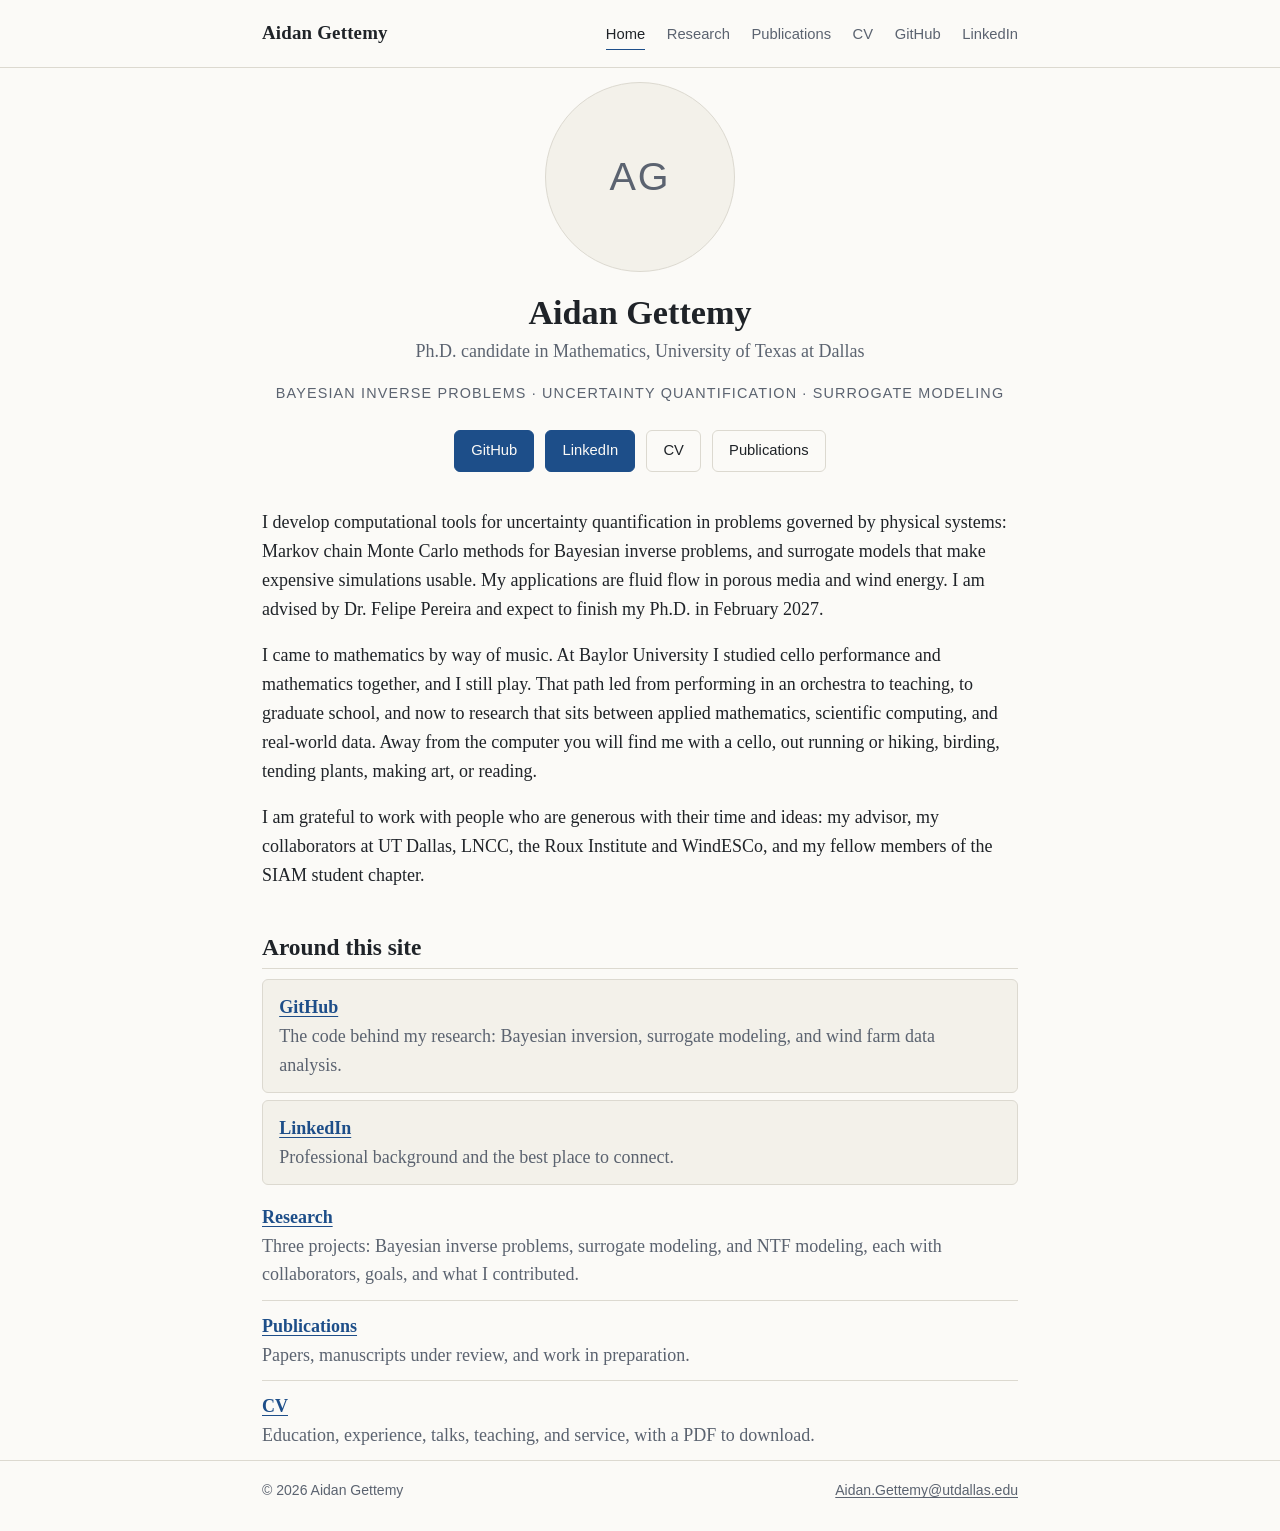
==== index.html @ b7638c1b "Initial version of personal website" ====
﻿<!doctype html>
<html lang="en">
<head>
  <meta charset="utf-8">
  <meta name="viewport" content="width=device-width, initial-scale=1">
  <title>Aidan Gettemy | Mathematics</title>
  <meta name="description" content="Aidan Gettemy, Ph.D. candidate in Mathematics at UT Dallas. Bayesian inverse problems, uncertainty quantification, and surrogate modeling for subsurface flow and wind energy.">
  <link rel="stylesheet" href="css/style.css">
</head>
<body>

<header class="site-header">
  <div class="wrap">
    <a class="site-name" href="index.html">Aidan Gettemy</a>
    <nav aria-label="Main">
      <a href="index.html" aria-current="page">Home</a>
      <a href="research.html">Research</a>
      <a href="publications.html">Publications</a>
      <a href="cv.html">CV</a>
      <a href="https://github.com/Aidan-Gettemy">GitHub</a>
      <a href="https://www.linkedin.com/in/aidan-gettemy/">LinkedIn</a>
    </nav>
  </div>
</header>

<main class="wrap">

  <section class="hero">
    <!-- Put your photo at assets/headshot.jpg (square crop, ~600x600 px). Until then, initials show. -->
    <img class="portrait" src="assets/headshot.jpg" alt="Photo of Aidan Gettemy"
         onerror="this.outerHTML='<div class=&quot;portrait-fallback&quot; aria-hidden=&quot;true&quot;>AG</div>'">
    <h1>Aidan Gettemy</h1>
    <p class="role">Ph.D. candidate in Mathematics, University of Texas at Dallas</p>
    <p class="keywords">Bayesian inverse problems · Uncertainty quantification · Surrogate modeling</p>
    <div class="btn-row">
      <a class="btn primary" href="https://github.com/Aidan-Gettemy">GitHub</a>
      <a class="btn primary" href="https://www.linkedin.com/in/aidan-gettemy/">LinkedIn</a>
      <a class="btn" href="cv.html">CV</a>
      <a class="btn" href="publications.html">Publications</a>
    </div>
  </section>

  <section>
    <p>
      I develop computational tools for uncertainty quantification in problems governed by physical systems:
      Markov chain Monte Carlo methods for Bayesian inverse problems, and surrogate models that make expensive
      simulations usable. My applications are fluid flow in porous media and wind energy. I am advised by
      Dr. Felipe Pereira and expect to finish my Ph.D. in February 2027.
    </p>
    <p>
      I came to mathematics by way of music. At Baylor University I studied cello performance and mathematics
      together, and I still play. That path led from performing in an orchestra to teaching, to graduate school,
      and now to research that sits between applied mathematics, scientific computing, and real-world data.
      Away from the computer you will find me with a cello, out running or hiking, birding, tending plants,
      making art, or reading.
    </p>
    <p>
      I am grateful to work with people who are generous with their time and ideas: my advisor, my collaborators
      at UT Dallas, LNCC, the Roux Institute and WindESCo, and my fellow members of the SIAM student chapter.
    </p>
  </section>

  <section>
    <h2>Around this site</h2>
    <ul class="sitemap">
      <li class="highlight">
        <strong><a href="https://github.com/Aidan-Gettemy">GitHub</a></strong><br>
        <span>The code behind my research: Bayesian inversion, surrogate modeling, and wind farm data analysis.</span>
      </li>
      <li class="highlight">
        <strong><a href="https://www.linkedin.com/in/aidan-gettemy/">LinkedIn</a></strong><br>
        <span>Professional background and the best place to connect.</span>
      </li>
      <li>
        <strong><a href="research.html">Research</a></strong><br>
        <span>Three projects: Bayesian inverse problems, surrogate modeling, and NTF modeling, each with collaborators, goals, and what I contributed.</span>
      </li>
      <li>
        <strong><a href="publications.html">Publications</a></strong><br>
        <span>Papers, manuscripts under review, and work in preparation.</span>
      </li>
      <li>
        <strong><a href="cv.html">CV</a></strong><br>
        <span>Education, experience, talks, teaching, and service, with a PDF to download.</span>
      </li>
    </ul>
  </section>

</main>

<footer>
  <div class="wrap">
    <span>&copy; 2026 Aidan Gettemy</span>
    <span><a href="mailto:Aidan.Gettemy@utdallas.edu">Aidan.Gettemy@utdallas.edu</a></span>
  </div>
</footer>

</body>
</html>
---- css/style.css ----
:root {
  --bg: #fbfaf7;
  --text: #1f2328;
  --muted: #5b6370;
  --rule: #dcd9d0;
  --accent: #1d4e89;
  --accent-hover: #0f3358;
  --card: #f3f1ea;
  --serif: "Iowan Old Style", "Palatino Linotype", Palatino, "Source Serif 4", Georgia, serif;
  --sans: -apple-system, BlinkMacSystemFont, "Segoe UI", Inter, Roboto, Helvetica, Arial, sans-serif;
}

@media (prefers-color-scheme: dark) {
  :root {
    --bg: #15171a;
    --text: #e6e4de;
    --muted: #9aa1ad;
    --rule: #2e3238;
    --accent: #7fb0e8;
    --accent-hover: #a9cbf2;
    --card: #1d2024;
  }
}

* { box-sizing: border-box; }

html { font-size: 18px; }

body {
  margin: 0;
  background: var(--bg);
  color: var(--text);
  font-family: var(--serif);
  line-height: 1.6;
}

a { color: var(--accent); text-decoration: underline; text-underline-offset: 0.15em; text-decoration-thickness: 0.06em; }
a:hover { color: var(--accent-hover); }

.wrap { max-width: 44rem; margin: 0 auto; padding: 0 1rem; }

/* Header / nav */
.site-header { border-bottom: 1px solid var(--rule); }
.site-header .wrap {
  display: flex; flex-wrap: wrap; align-items: baseline;
  justify-content: space-between; gap: 0.5rem 1.5rem; padding-top: 1rem; padding-bottom: 0.9rem;
}
.site-name { font-size: 1.05rem; font-weight: 600; color: var(--text); text-decoration: none; letter-spacing: 0.01em; }
.site-name:hover { color: var(--text); }
nav { font-family: var(--sans); font-size: 0.82rem; display: flex; flex-wrap: wrap; gap: 0.25rem 1.2rem; }
nav a { color: var(--muted); text-decoration: none; padding: 0.15rem 0; border-bottom: 1.5px solid transparent; }
nav a:hover { color: var(--text); }
nav a[aria-current="page"] { color: var(--text); border-bottom-color: var(--accent); }

main { padding: 2.2rem 0 3rem; }

h1, h2, h3 { line-height: 1.25; font-weight: 600; }
h1 { font-size: 1.9rem; margin: 0 0 0.3rem; }
h2 { font-size: 1.3rem; margin: 2.4rem 0 0.6rem; padding-bottom: 0.3rem; border-bottom: 1px solid var(--rule); }
h3 { font-size: 1.05rem; margin: 1.6rem 0 0.2rem; }
p { margin: 0 0 1rem; }
.lede { color: var(--muted); font-size: 1.05rem; margin-bottom: 1.6rem; }
.small { font-size: 0.85rem; color: var(--muted); }

/* Landing */
.hero { text-align: center; margin: 0.8rem 0 2rem; }
.portrait {
  width: 190px; height: 190px; border-radius: 50%; object-fit: cover;
  border: 1px solid var(--rule); background: var(--card);
  display: block; margin: 0 auto 1.1rem;
}
.portrait-fallback {
  width: 190px; height: 190px; border-radius: 50%;
  border: 1px solid var(--rule); background: var(--card); color: var(--muted);
  display: flex; align-items: center; justify-content: center;
  font-family: var(--sans); font-size: 2.2rem; letter-spacing: 0.05em; margin: 0 auto 1.1rem;
}
.hero h1 { margin-bottom: 0.15rem; }
.hero .role { color: var(--muted); margin: 0; }
.hero .keywords { font-family: var(--sans); font-size: 0.8rem; letter-spacing: 0.08em; text-transform: uppercase; color: var(--muted); margin: 0.9rem 0 0; }

.btn-row { display: flex; flex-wrap: wrap; gap: 0.6rem; margin: 1.4rem 0 0.4rem; justify-content: center; }
.btn {
  font-family: var(--sans); font-size: 0.82rem; text-decoration: none;
  border: 1px solid var(--rule); border-radius: 6px; padding: 0.45rem 0.9rem;
  color: var(--text); background: transparent;
}
.btn:hover { border-color: var(--accent); color: var(--accent); }
.btn.primary { background: var(--accent); border-color: var(--accent); color: var(--bg); }
.btn.primary:hover { background: var(--accent-hover); border-color: var(--accent-hover); color: var(--bg); }

.sitemap { list-style: none; padding: 0; margin: 0; }
.sitemap li { padding: 0.6rem 0; border-bottom: 1px solid var(--rule); }
.sitemap li:last-child { border-bottom: none; }
.sitemap strong { font-weight: 600; }
.sitemap span { color: var(--muted); }
.sitemap .highlight { background: var(--card); border: 1px solid var(--rule); border-radius: 6px; padding: 0.7rem 0.9rem; margin: 0.4rem 0; }

/* Research */
.project { margin-bottom: 2.2rem; }
.project h2 { margin-top: 2.2rem; }
.meta { font-family: var(--sans); font-size: 0.78rem; color: var(--muted); letter-spacing: 0.02em; margin: -0.2rem 0 0.8rem; }
.links { font-family: var(--sans); font-size: 0.85rem; display: flex; flex-wrap: wrap; gap: 0.4rem 1.2rem; margin: 0.4rem 0 0; padding: 0; list-style: none; }
.todo-link::after { content: " (add link)"; color: var(--muted); font-size: 0.75rem; }

/* Publications */
.pubs { list-style: none; padding: 0; margin: 0; }
.pubs li { padding: 0.55rem 0 0.55rem 0; }
.pubs .status { font-family: var(--sans); font-size: 0.72rem; text-transform: uppercase; letter-spacing: 0.07em; color: var(--muted); }
.pubs .me { font-weight: 600; }

/* CV */
.cv-top { display: flex; flex-wrap: wrap; justify-content: space-between; align-items: baseline; gap: 0.6rem; }
.cv-contact { font-family: var(--sans); font-size: 0.85rem; color: var(--muted); margin-bottom: 0.5rem; }
.entry { margin: 0 0 1.05rem; }
.entry-head { display: flex; justify-content: space-between; gap: 1rem; align-items: baseline; }
.entry-head .what { font-weight: 600; }
.entry-head .when { font-family: var(--sans); font-size: 0.78rem; color: var(--muted); white-space: nowrap; }
.entry .where { color: var(--muted); font-size: 0.95rem; }
.entry ul { margin: 0.3rem 0 0; padding-left: 1.2rem; }
.entry li { margin-bottom: 0.25rem; font-size: 0.97rem; }
.skills dt { font-family: var(--sans); font-size: 0.78rem; text-transform: uppercase; letter-spacing: 0.06em; color: var(--muted); margin-top: 0.7rem; }
.skills dd { margin: 0.1rem 0 0; }
.talk { margin-bottom: 0.7rem; font-size: 0.97rem; }
.talk .when { font-family: var(--sans); font-size: 0.78rem; color: var(--muted); display: block; }
.updated { font-family: var(--sans); font-size: 0.75rem; color: var(--muted); margin-top: 2.2rem; }

/* Footer */
footer { border-top: 1px solid var(--rule); font-family: var(--sans); font-size: 0.78rem; color: var(--muted); }
footer .wrap { padding-top: 1rem; padding-bottom: 1.6rem; display: flex; flex-wrap: wrap; justify-content: space-between; gap: 0.5rem 1.5rem; }
footer a { color: var(--muted); }

@media (max-width: 560px) {
  html { font-size: 17px; }
  .entry-head { flex-direction: column; gap: 0; }
  .entry-head .when { white-space: normal; }
}

@media print {
  nav, footer, .btn-row { display: none; }
  body { background: #fff; color: #000; }
}
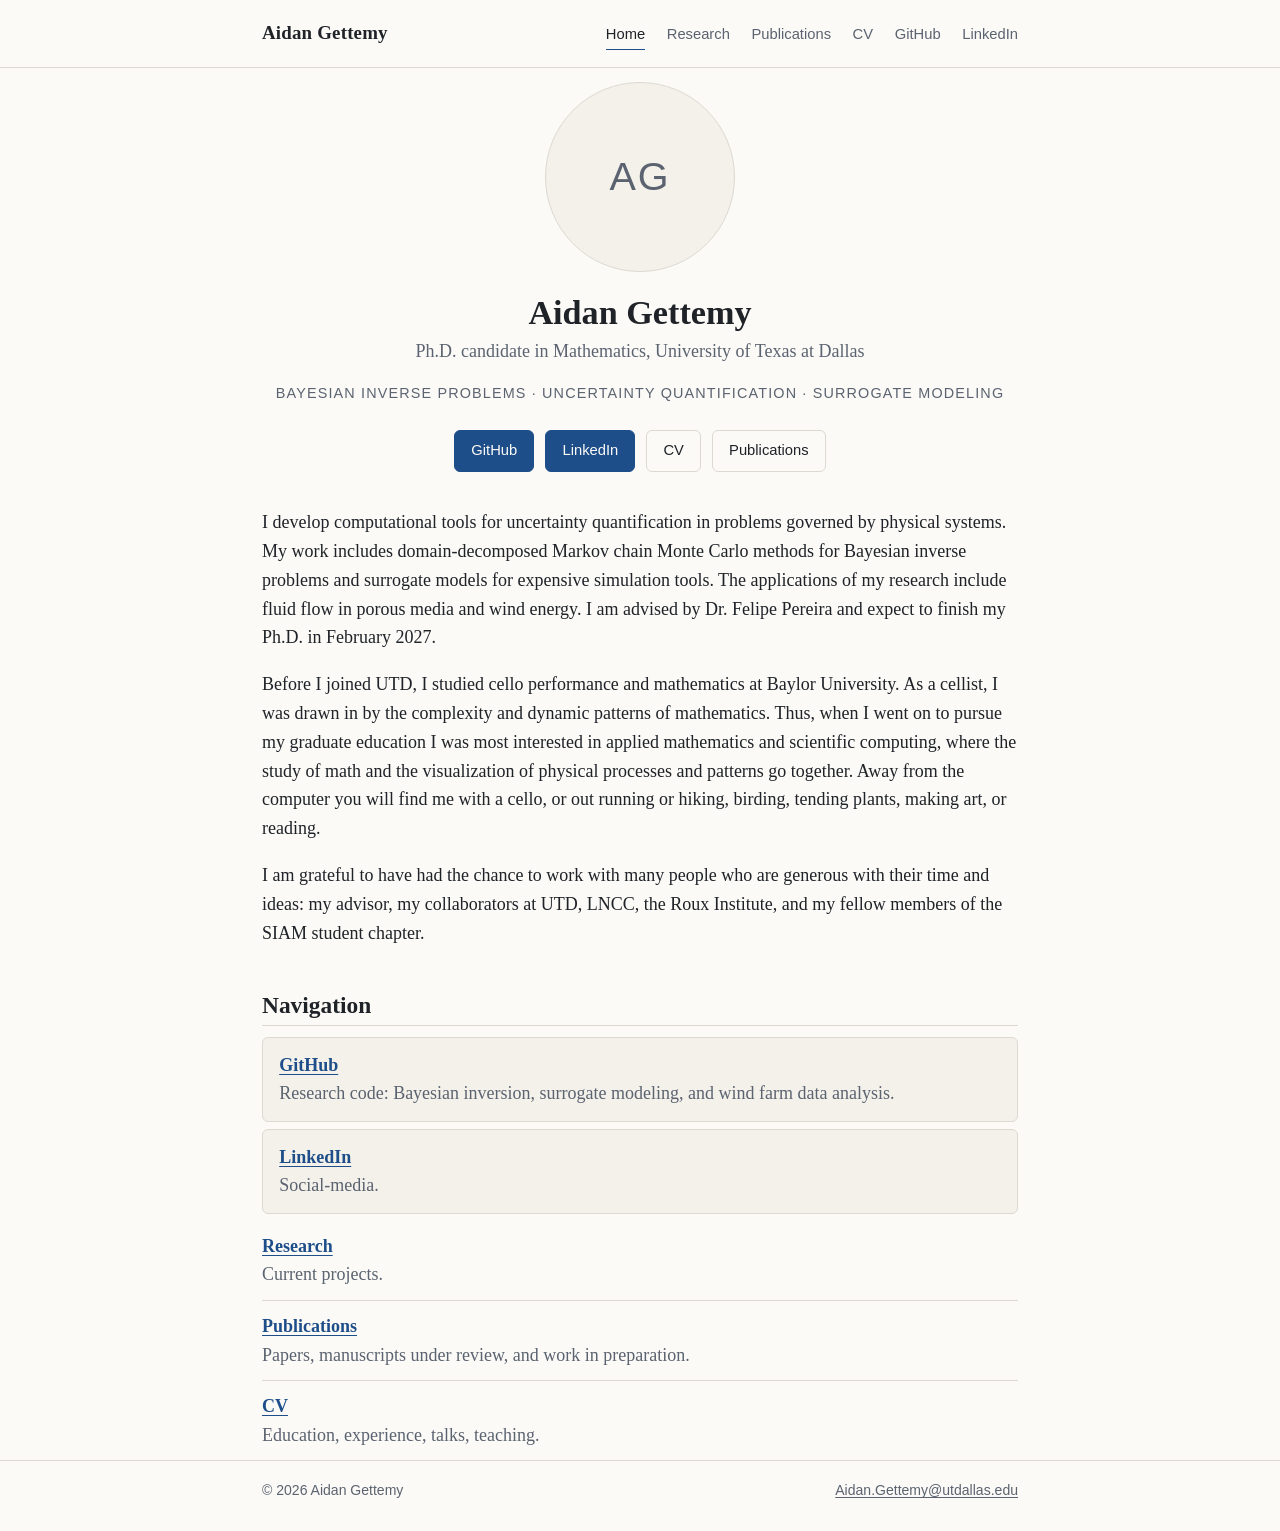
==== commit f946c52d: "Checking First Draft of Website. Added photo, checked links and project descriptions" ====
--- a/index.html
+++ b/index.html
@@ -42,38 +42,38 @@
 
   <section>
     <p>
-      I develop computational tools for uncertainty quantification in problems governed by physical systems:
-      Markov chain Monte Carlo methods for Bayesian inverse problems, and surrogate models that make expensive
-      simulations usable. My applications are fluid flow in porous media and wind energy. I am advised by
+      I develop computational tools for uncertainty quantification in problems governed by physical systems. My work includes
+      domain-decomposed Markov chain Monte Carlo methods for Bayesian inverse problems and surrogate models for expensive
+      simulation tools. The applications of my research include fluid flow in porous media and wind energy. I am advised by
       Dr. Felipe Pereira and expect to finish my Ph.D. in February 2027.
     </p>
     <p>
-      I came to mathematics by way of music. At Baylor University I studied cello performance and mathematics
-      together, and I still play. That path led from performing in an orchestra to teaching, to graduate school,
-      and now to research that sits between applied mathematics, scientific computing, and real-world data.
-      Away from the computer you will find me with a cello, out running or hiking, birding, tending plants,
+      Before I joined UTD, I studied cello performance and mathematics at Baylor University. As a cellist, I was drawn in by the complexity 
+      and dynamic patterns of mathematics. Thus, when I went on to pursue my graduate education I was most interested in applied mathematics and 
+      scientific computing, where the study of math and the visualization of physical processes and patterns go together. 
+      Away from the computer you will find me with a cello, or out running or hiking, birding, tending plants,
       making art, or reading.
     </p>
     <p>
-      I am grateful to work with people who are generous with their time and ideas: my advisor, my collaborators
-      at UT Dallas, LNCC, the Roux Institute and WindESCo, and my fellow members of the SIAM student chapter.
+      I am grateful to have had the chance to work with many people who are generous with their time and ideas: my advisor, my collaborators
+      at UTD, LNCC, the Roux Institute, and my fellow members of the SIAM student chapter.
     </p>
   </section>
 
   <section>
-    <h2>Around this site</h2>
+    <h2>Navigation</h2>
     <ul class="sitemap">
       <li class="highlight">
         <strong><a href="https://github.com/Aidan-Gettemy">GitHub</a></strong><br>
-        <span>The code behind my research: Bayesian inversion, surrogate modeling, and wind farm data analysis.</span>
+        <span>Research code: Bayesian inversion, surrogate modeling, and wind farm data analysis.</span>
       </li>
       <li class="highlight">
         <strong><a href="https://www.linkedin.com/in/aidan-gettemy/">LinkedIn</a></strong><br>
-        <span>Professional background and the best place to connect.</span>
+        <span>Social-media.</span>
       </li>
       <li>
         <strong><a href="research.html">Research</a></strong><br>
-        <span>Three projects: Bayesian inverse problems, surrogate modeling, and NTF modeling, each with collaborators, goals, and what I contributed.</span>
+        <span>Current projects.</span>
       </li>
       <li>
         <strong><a href="publications.html">Publications</a></strong><br>
@@ -81,7 +81,7 @@
       </li>
       <li>
         <strong><a href="cv.html">CV</a></strong><br>
-        <span>Education, experience, talks, teaching, and service, with a PDF to download.</span>
+        <span>Education, experience, talks, teaching.</span>
       </li>
     </ul>
   </section>
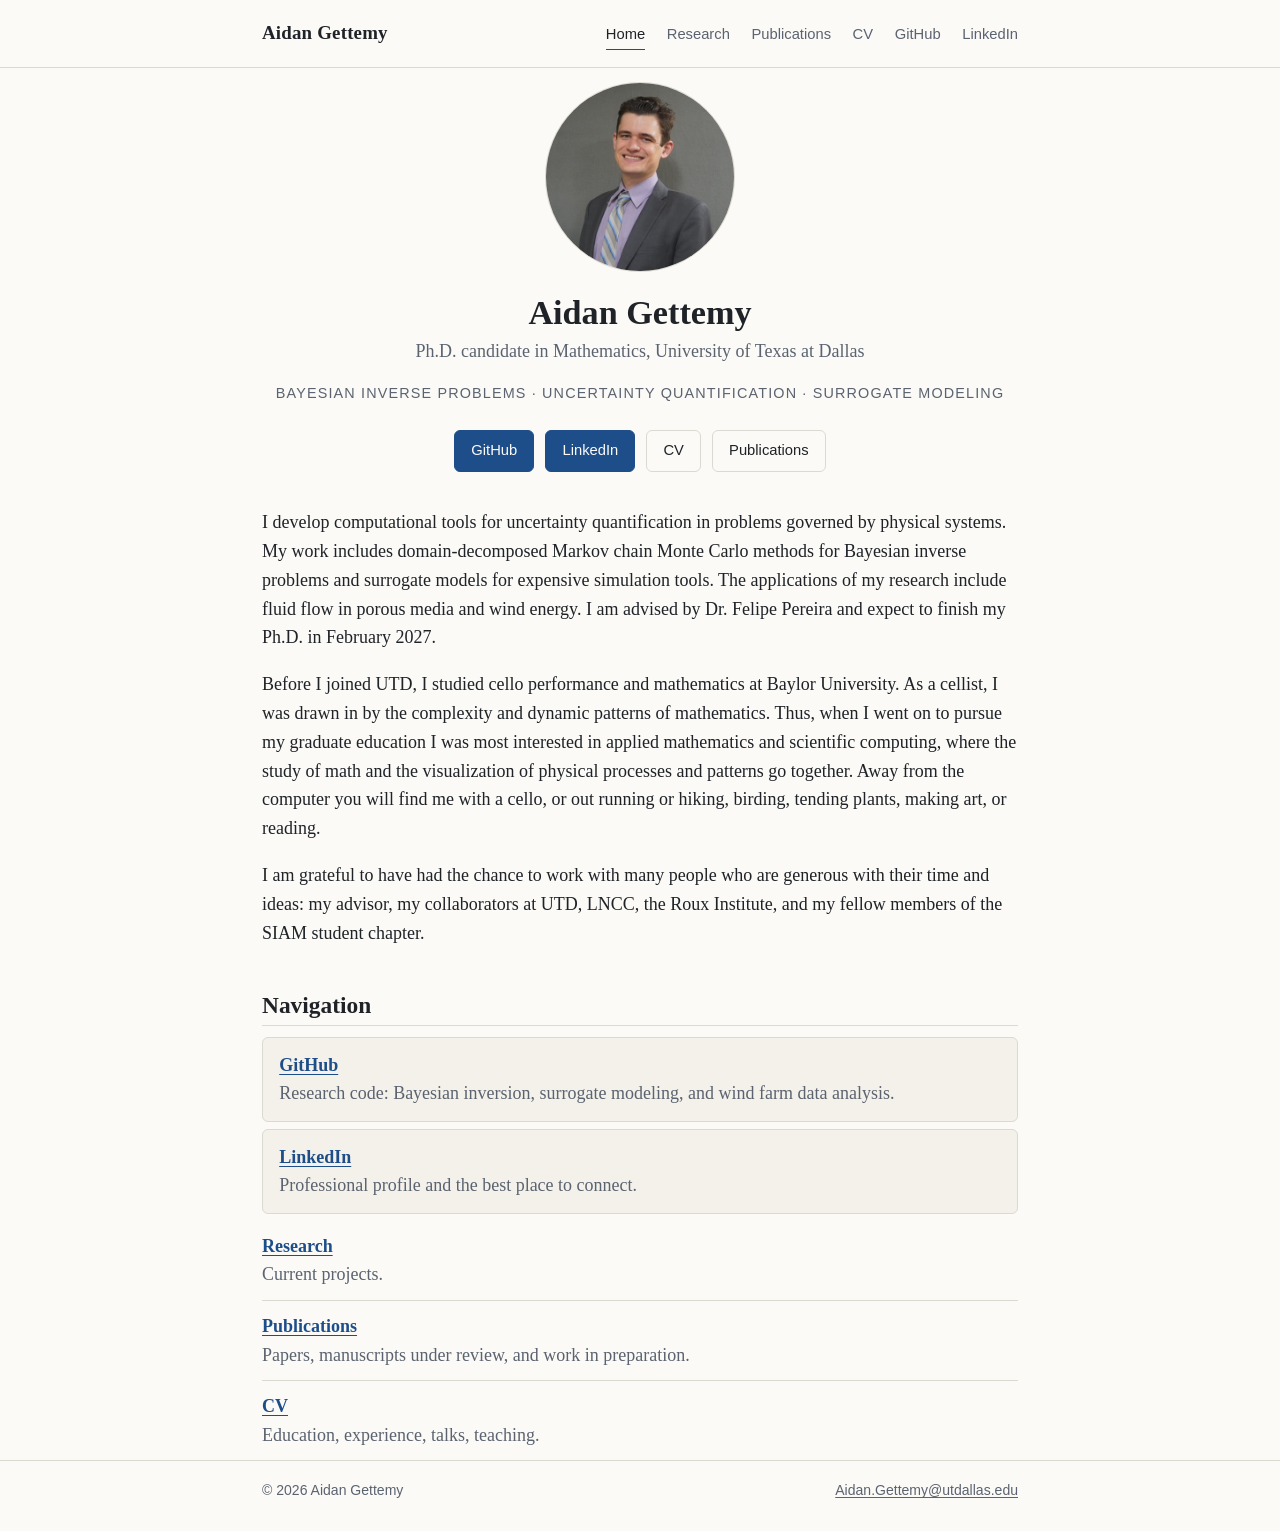
==== commit d817457f: "Polish Research page, fix typos, make photo load on GitHub Pages - Rename assets/headshot.JPG to hea" ====
--- a/index.html
+++ b/index.html
@@ -69,7 +69,7 @@
       </li>
       <li class="highlight">
         <strong><a href="https://www.linkedin.com/in/aidan-gettemy/">LinkedIn</a></strong><br>
-        <span>Social-media.</span>
+        <span>Professional profile and the best place to connect.</span>
       </li>
       <li>
         <strong><a href="research.html">Research</a></strong><br>
--- a/css/style.css
+++ b/css/style.css
@@ -102,6 +102,7 @@
 .meta { font-family: var(--sans); font-size: 0.78rem; color: var(--muted); letter-spacing: 0.02em; margin: -0.2rem 0 0.8rem; }
 .links { font-family: var(--sans); font-size: 0.85rem; display: flex; flex-wrap: wrap; gap: 0.4rem 1.2rem; margin: 0.4rem 0 0; padding: 0; list-style: none; }
 .todo-link::after { content: " (add link)"; color: var(--muted); font-size: 0.75rem; }
+code { font-family: ui-monospace, SFMono-Regular, Menlo, Consolas, "Liberation Mono", monospace; font-size: 0.88em; background: var(--card); padding: 0.05em 0.3em; border-radius: 3px; }
 
 /* Publications */
 .pubs { list-style: none; padding: 0; margin: 0; }
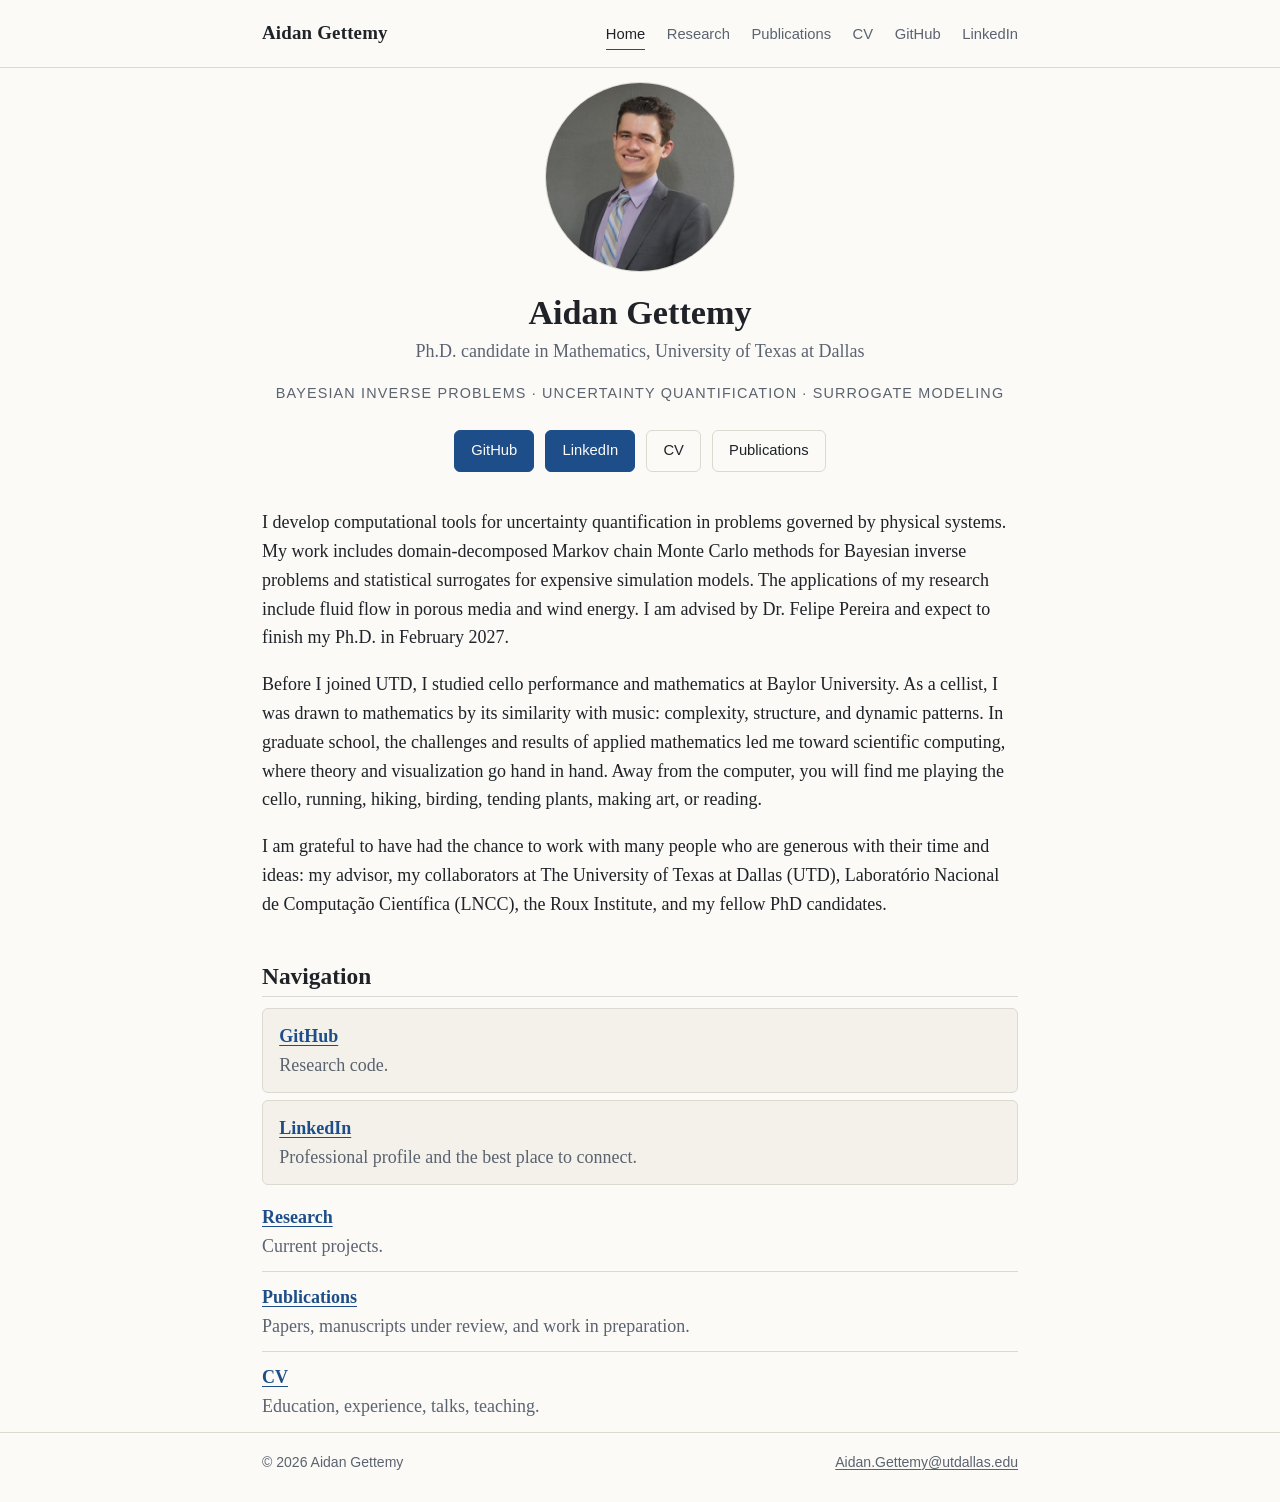
==== commit d34f1620: "minor edits" ====
--- a/index.html
+++ b/index.html
@@ -43,20 +43,20 @@
   <section>
     <p>
       I develop computational tools for uncertainty quantification in problems governed by physical systems. My work includes
-      domain-decomposed Markov chain Monte Carlo methods for Bayesian inverse problems and surrogate models for expensive
-      simulation tools. The applications of my research include fluid flow in porous media and wind energy. I am advised by
+      domain-decomposed Markov chain Monte Carlo methods for Bayesian inverse problems and statistical surrogates for expensive
+      simulation models. The applications of my research include fluid flow in porous media and wind energy. I am advised by
       Dr. Felipe Pereira and expect to finish my Ph.D. in February 2027.
     </p>
     <p>
-      Before I joined UTD, I studied cello performance and mathematics at Baylor University. As a cellist, I was drawn in by the complexity 
-      and dynamic patterns of mathematics. Thus, when I went on to pursue my graduate education I was most interested in applied mathematics and 
-      scientific computing, where the study of math and the visualization of physical processes and patterns go together. 
-      Away from the computer you will find me with a cello, or out running or hiking, birding, tending plants,
-      making art, or reading.
+      Before I joined UTD, I studied cello performance and mathematics at Baylor University. As a cellist, I was drawn to mathematics
+       by its similarity with music: complexity, structure, and dynamic
+      patterns. In graduate school, the challenges and results of applied mathematics led me toward scientific
+      computing, where theory and visualization go hand in hand. Away from the computer, you will find me playing
+      the cello, running, hiking, birding, tending plants, making art, or reading.
     </p>
     <p>
       I am grateful to have had the chance to work with many people who are generous with their time and ideas: my advisor, my collaborators
-      at UTD, LNCC, the Roux Institute, and my fellow members of the SIAM student chapter.
+      at The University of Texas at Dallas (UTD), Laboratório Nacional de Computação Científica (LNCC), the Roux Institute, and my fellow PhD candidates.
     </p>
   </section>
 
@@ -65,7 +65,7 @@
     <ul class="sitemap">
       <li class="highlight">
         <strong><a href="https://github.com/Aidan-Gettemy">GitHub</a></strong><br>
-        <span>Research code: Bayesian inversion, surrogate modeling, and wind farm data analysis.</span>
+        <span>Research code.</span>
       </li>
       <li class="highlight">
         <strong><a href="https://www.linkedin.com/in/aidan-gettemy/">LinkedIn</a></strong><br>
